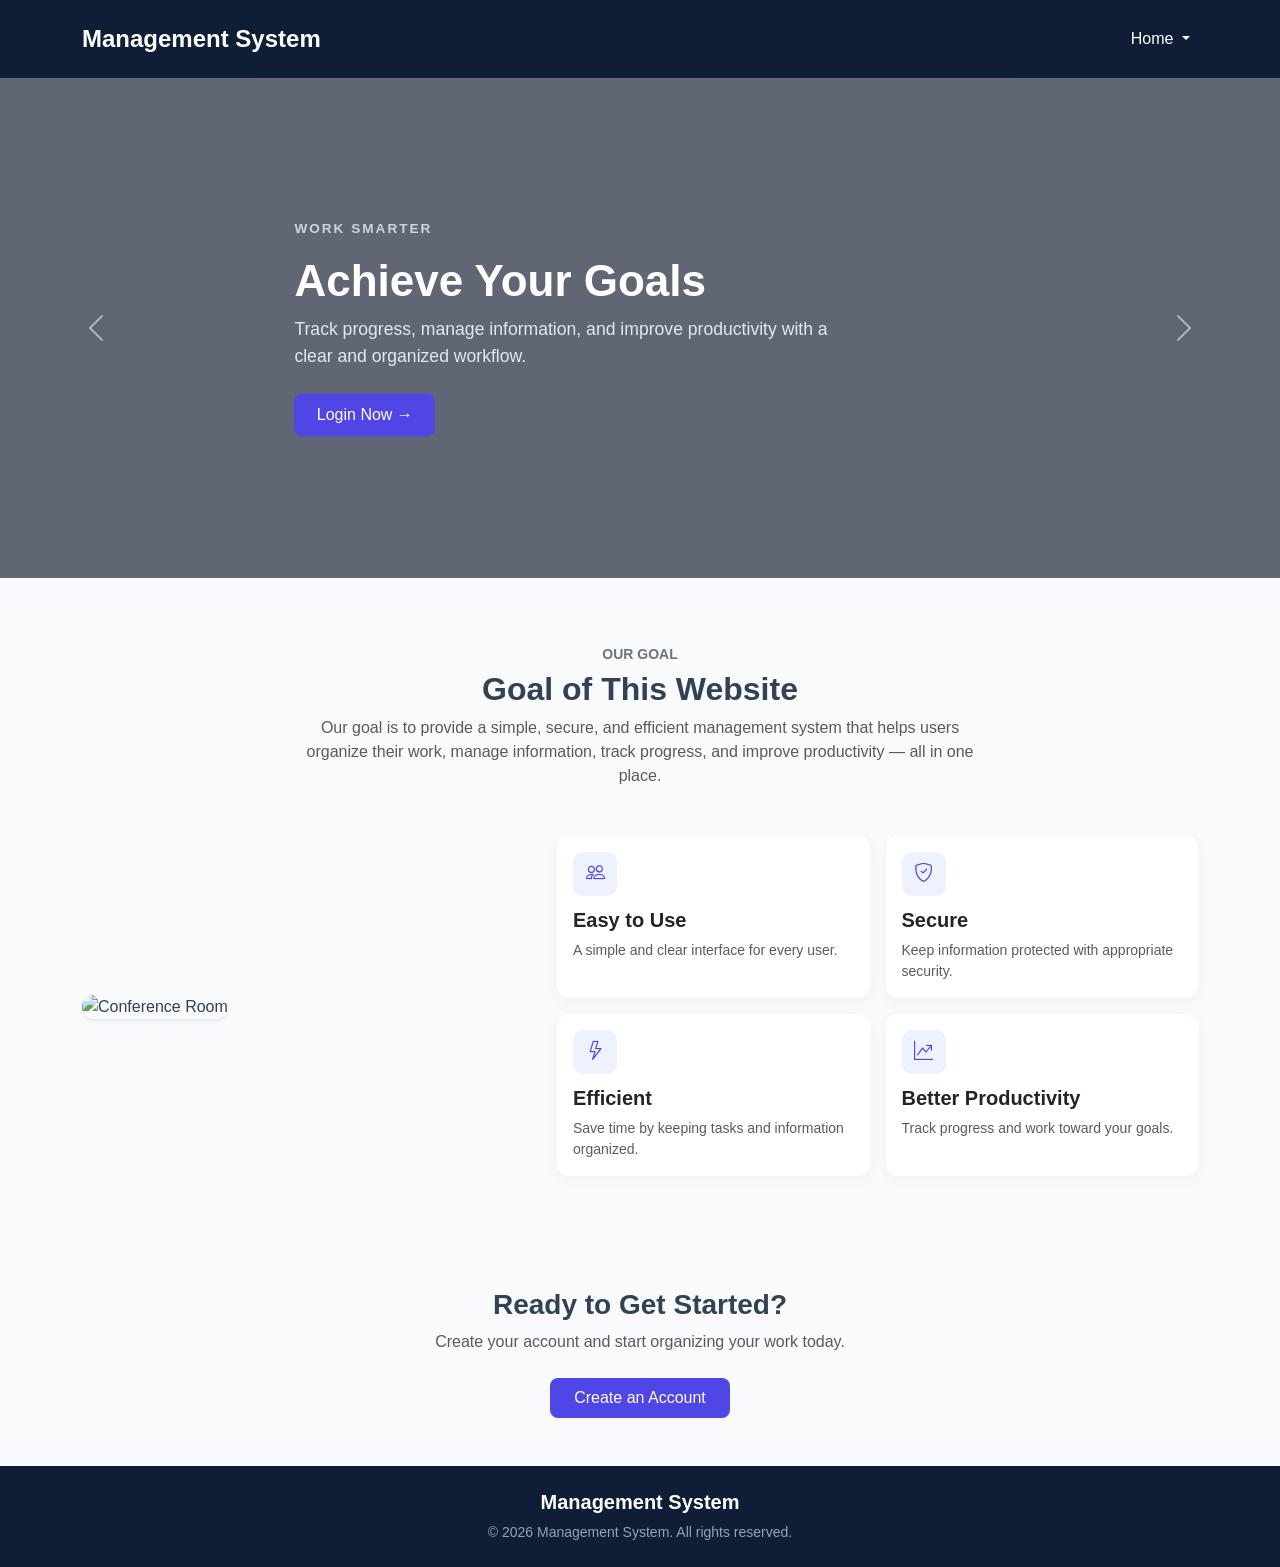
==== index.html @ 704aec24 "Add files via upload" ====
<!DOCTYPE html>
<html lang="vi">
<head>
  <meta charset="UTF-8">
  <meta name="viewport" content="width=device-width, initial-scale=1.0">
  <title>Management System</title>
  <link href="https://cdn.jsdelivr.net/npm/bootstrap@5.3.0/dist/css/bootstrap.min.css" rel="stylesheet">
  <link href="https://cdn.jsdelivr.net/npm/bootstrap-icons@1.10.5/font/bootstrap-icons.css" rel="stylesheet">
  <link rel="stylesheet" href="style.css">
</head>
<body>

  <nav class="navbar navbar-expand-lg navbar-custom py-3">
    <div class="container">
      <a class="navbar-brand fw-bold fs-4" href="index.html">Management System</a>
      <button class="navbar-toggler text-white" type="button" data-bs-toggle="collapse" data-bs-target="#navbarNav">
        <span class="navbar-toggler-icon"></span>
      </button>

      <div class="collapse navbar-collapse justify-content-end" id="navbarNav">
        <ul class="navbar-nav">
          <li class="nav-item dropdown">
            <a class="nav-link dropdown-toggle text-white" href="#" id="navbarDropdown" role="button" data-bs-toggle="dropdown">
              Home
            </a>
            <ul class="dropdown-menu dropdown-menu-end">
              <li><a class="dropdown-item" href="login.html">Login</a></li>
              <li><a class="dropdown-item" href="#">Sign Up</a></li>
              <li><a class="dropdown-item" href="#">Help</a></li>
            </ul>
          </li>
        </ul>
      </div>
    </div>
  </nav>

  <div id="heroCarousel" class="carousel slide hero-carousel" data-bs-ride="carousel">
    <div class="carousel-inner">
      <div class="carousel-item active" style="background-image: url('resources/photo-1454165804606-c3d57bc86b40.avif');">
        <div class="carousel-caption">
          <p class="hero-subtitle">WORK SMARTER</p>
          <h1 class="hero-title">Achieve Your Goals</h1>
          <p class="hero-desc">Track progress, manage information, and improve productivity with a clear and organized workflow.</p>
          <a href="login.html" class="btn btn-primary-custom">Login Now &rarr;</a>
        </div>
      </div>
      <div class="carousel-item" style="background-image: url('resources/photo-1521737711867-e3b97375f902.jpg');">
        <div class="carousel-caption">
          <p class="hero-subtitle">WORK TOGETHER</p>
          <h1 class="hero-title">Better Team Collaboration</h1>
          <p class="hero-desc">Keep your team connected, organize responsibilities, and manage tasks in one convenient place.</p>
          <a href="#" class="btn btn-primary-custom">Join Us &rarr;</a>
        </div>
      </div>
      <div class="carousel-item" style="background-image: url('resources/photo-1497366754035-f200968a6e72.avif');">
        <div class="carousel-caption">
          <p class="hero-subtitle">WELCOME TO OUR PLATFORM</p>
          <h1 class="hero-title">Management Made Simple</h1>
          <p class="hero-desc">Simplify your work, stay organized, and achieve more with our easy-to-use management system.</p>
          <a href="#" class="btn btn-primary-custom">Get Started &rarr;</a>
        </div>
      </div>
    </div>
    <button class="carousel-control-prev" type="button" data-bs-target="#heroCarousel" data-bs-slide="prev">
      <span class="carousel-control-prev-icon"></span>
    </button>
    <button class="carousel-control-next" type="button" data-bs-target="#heroCarousel" data-bs-slide="next">
      <span class="carousel-control-next-icon"></span>
    </button>
  </div>

  <section class="py-5 my-3">
    <div class="container">
      <div class="text-center mb-5">
        <span class="text-uppercase text-secondary fw-bold small">OUR GOAL</span>
        <h2 class="fw-bold mt-1">Goal of This Website</h2>
        <p class="text-muted mx-auto" style="max-width: 700px;">
          Our goal is to provide a simple, secure, and efficient management system that helps users organize their work, manage information, track progress, and improve productivity — all in one place.
        </p>
      </div>

      <div class="row g-4 align-items-center">
        <div class="col-lg-5">
          <img src="resources/photo-1497366811353-6870744d04b2.avif" alt="Conference Room" class="img-fluid rounded-4 shadow-sm">
        </div>
        <div class="col-lg-7">
          <div class="row g-3">
            <div class="col-md-6">
              <div class="card p-3 feature-card h-100">
                <div class="icon-box"><i class="bi bi-people"></i></div>
                <h5 class="fw-bold">Easy to Use</h5>
                <p class="text-muted small mb-0">A simple and clear interface for every user.</p>
              </div>
            </div>
            <div class="col-md-6">
              <div class="card p-3 feature-card h-100">
                <div class="icon-box"><i class="bi bi-shield-check"></i></div>
                <h5 class="fw-bold">Secure</h5>
                <p class="text-muted small mb-0">Keep information protected with appropriate security.</p>
              </div>
            </div>
            <div class="col-md-6">
              <div class="card p-3 feature-card h-100">
                <div class="icon-box"><i class="bi bi-lightning"></i></div>
                <h5 class="fw-bold">Efficient</h5>
                <p class="text-muted small mb-0">Save time by keeping tasks and information organized.</p>
              </div>
            </div>
            <div class="col-md-6">
              <div class="card p-3 feature-card h-100">
                <div class="icon-box"><i class="bi bi-graph-up-arrow"></i></div>
                <h5 class="fw-bold">Better Productivity</h5>
                <p class="text-muted small mb-0">Track progress and work toward your goals.</p>
              </div>
            </div>
          </div>
        </div>
      </div>
    </div>
  </section>

  <section class="py-5 text-center">
    <div class="container">
      <h3 class="fw-bold">Ready to Get Started?</h3>
      <p class="text-muted mb-4">Create your account and start organizing your work today.</p>
      <a href="login.html" class="btn btn-primary-custom px-4 py-2">Create an Account</a>
    </div>
  </section>

  <footer class="text-center py-4">
    <div class="container">
      <h5 class="fw-bold text-white mb-2">Management System</h5>
      <p class="small mb-0">&copy; 2026 Management System. All rights reserved.</p>
    </div>
  </footer>

  <script src="https://cdn.jsdelivr.net/npm/bootstrap@5.3.0/dist/js/bootstrap.bundle.min.js"></script>
</body>
</html>
---- style.css ----
:root {
  --primary-color: #4f46e5;
  --primary-hover: #4338ca;
  --dark-navy: #0f1e36;
}

body {
  font-family: 'Segoe UI', Tahoma, Geneva, Verdana, sans-serif;
  background-color: #f8fafc;
  color: #334155;
}

.navbar-custom {
  background-color: var(--dark-navy);
}

.navbar-custom .navbar-brand,
.navbar-custom .nav-link {
  color: #ffffff !important;
}

.hero-carousel .carousel-item {
  height: 500px;
  background-size: cover;
  background-position: center;
  position: relative;
}

.hero-carousel .carousel-item::before {
  content: '';
  position: absolute;
  top: 0; 
  left: 0; 
  right: 0; 
  bottom: 0;
  background: rgba(15, 23, 42, 0.65);
}

.hero-carousel .carousel-caption {
  top: 50%;
  transform: translateY(-50%);
  bottom: initial;
  text-align: left;
  max-width: 650px;
  padding-left: 8%;
}

.hero-subtitle {
  text-transform: uppercase;
  font-size: 0.85rem;
  letter-spacing: 2px;
  color: #cbd5e1;
  font-weight: 600;
}

.hero-title {
  font-size: 2.75rem;
  font-weight: 700;
  color: #ffffff;
}

.hero-desc {
  color: #e2e8f0;
  font-size: 1.1rem;
  margin-bottom: 1.5rem;
}

.btn-primary-custom {
  background-color: var(--primary-color);
  color: #fff;
  border: none;
  border-radius: 8px;
  padding: 0.6rem 1.4rem;
  font-weight: 500;
  transition: all 0.2s;
}

.btn-primary-custom:hover {
  background-color: var(--primary-hover);
  color: #fff;
}

.feature-card {
  border: none;
  border-radius: 12px;
  box-shadow: 0 4px 15px rgba(0, 0, 0, 0.04);
  background: #fff;
}

.icon-box {
  width: 44px;
  height: 44px;
  border-radius: 10px;
  background-color: #eef2ff;
  color: var(--primary-color);
  display: flex;
  align-items: center;
  justify-content: center;
  font-size: 1.2rem;
  margin-bottom: 0.75rem;
}

.course-card {
  border: none;
  border-left: 5px solid transparent;
  border-radius: 12px;
  box-shadow: 0 4px 15px rgba(0, 0, 0, 0.05);
  background: #fff;
  transition: transform 0.2s ease;
}

.course-card:hover {
  transform: translateY(-3px);
}

.course-card.border-html { 
  border-left-color: #f97316; 
}

.course-card.border-css { 
  border-left-color: #3b82f6; 
}

.course-card.border-bootstrap { 
  border-left-color: #8b5cf6; 
}

.course-card.border-js { 
  border-left-color: #eab308; 
}

.login-card {
  border-radius: 16px;
  border: none;
  box-shadow: 0 10px 30px rgba(0, 0, 0, 0.08);
}

.brand-icon {
  width: 54px;
  height: 54px;
  background-color: var(--primary-color);
  color: #ffffff;
  border-radius: 50%;
  display: flex;
  align-items: center;
  justify-content: center;
  font-size: 1.6rem;
  font-weight: 700;
  margin: 0 auto 1rem;
}

footer {
  background-color: var(--dark-navy);
  color: #94a3b8;
}
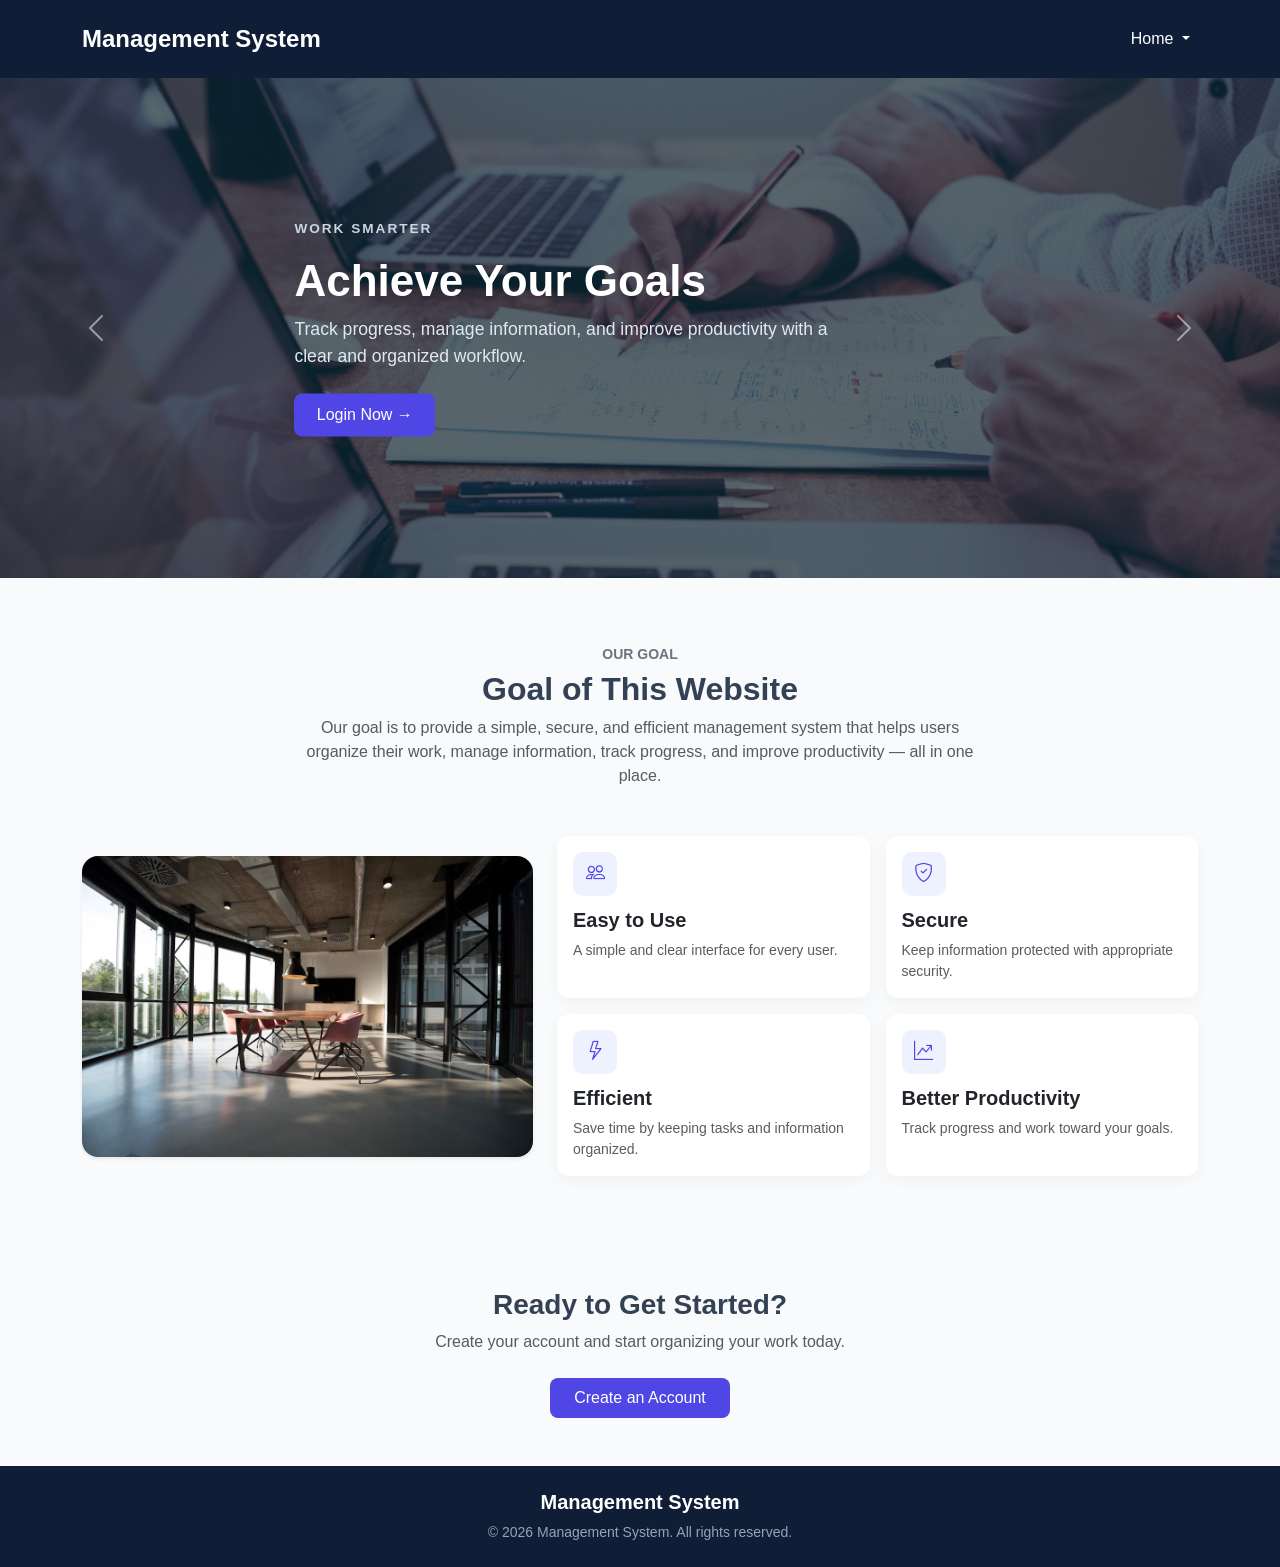
==== commit 74effecf: "Fix HTML entity encoding in index.html" ====
--- a/index.html
+++ b/index.html
@@ -44,7 +44,7 @@
           <a href="login.html" class="btn btn-primary-custom">Login Now &rarr;</a>
         </div>
       </div>
-      <div class="carousel-item" style="background-image: url('resources/photo-1521737711867-e3b97375f902.jpg');">
+      <div class="carousel-item" style="background-image: url('resources/photo-1521737711867-e3b97375f902.avif');">
         <div class="carousel-caption">
           <p class="hero-subtitle">WORK TOGETHER</p>
           <h1 class="hero-title">Better Team Collaboration</h1>
@@ -136,4 +136,4 @@
 
   <script src="https://cdn.jsdelivr.net/npm/bootstrap@5.3.0/dist/js/bootstrap.bundle.min.js"></script>
 </body>
-</html>+</html>
